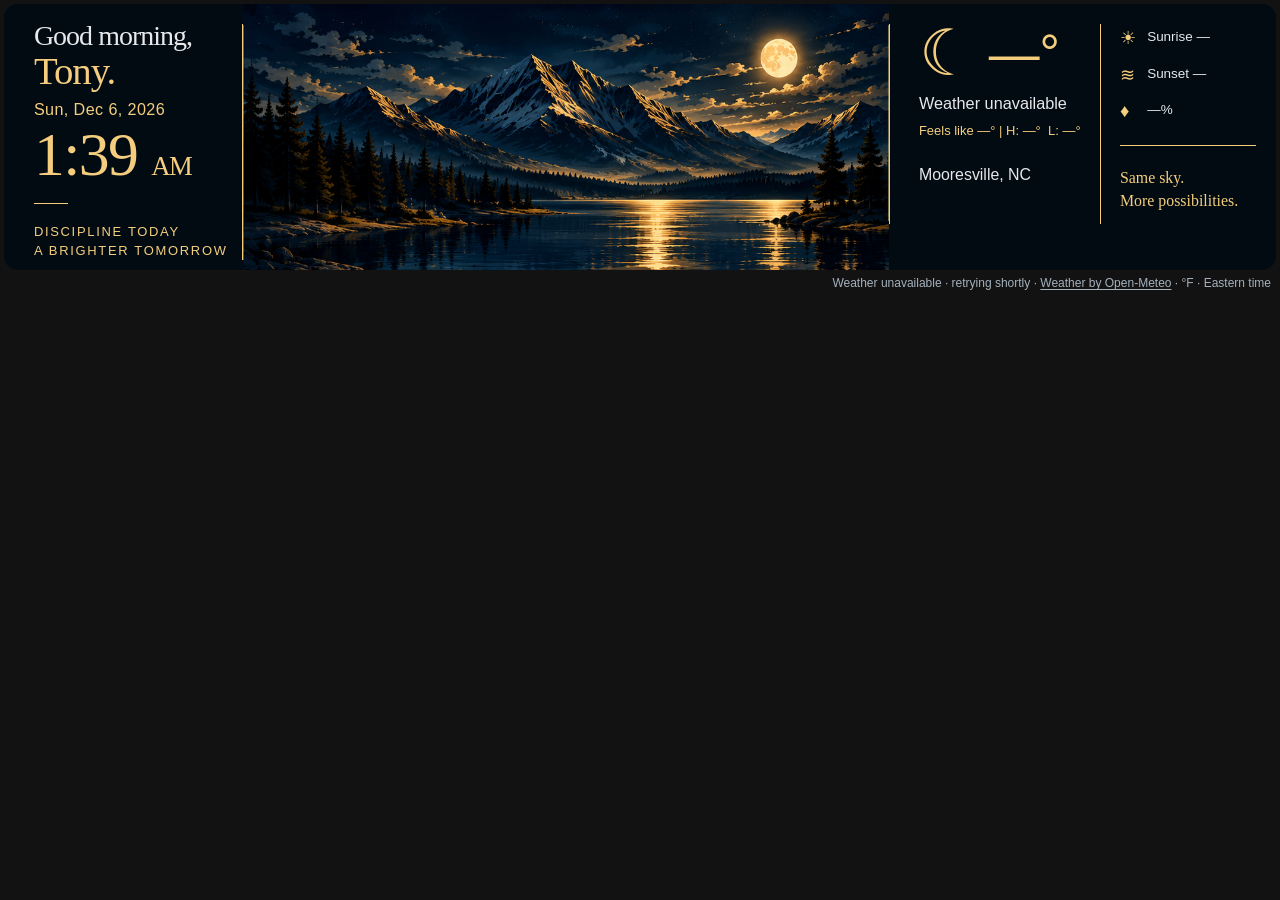
==== index.html @ aea9c004 "Build approved Tony OS greeting and weather widget" ====
<!doctype html>
<html lang="en"><head><meta charset="utf-8"><meta name="viewport" content="width=device-width,initial-scale=1"><meta name="color-scheme" content="dark"><title>Tony OS · Today</title><link rel="stylesheet" href="style.css"><script src="widget.js" defer></script></head>
<body><main class="widget" aria-label="Tony's daily greeting and Mooresville weather">
<section class="greeting"><h1><span id="greeting">Welcome home,</span><br><strong>Tony.</strong></h1><p id="date" class="date">—</p><p class="clock"><span id="time">—</span> <span id="period"></span></p><div class="rule"></div><p class="motto">Discipline today<br>A brighter tomorrow</p></section>
<div class="panorama" role="img" aria-label="Golden moon over a mountain lake at night"></div>
<section class="weather" aria-label="Mooresville weather"><div class="temperature"><span id="icon" aria-hidden="true">☾</span><span id="temperature">—°</span></div><p id="condition" class="condition">Loading weather…</p><p class="details">Feels like <span id="feels">—°</span> <span class="separator">|</span> H: <span id="high">—°</span> &nbsp;L: <span id="low">—°</span></p><p class="location">Mooresville, NC</p></section>
<section class="sun" aria-label="Sunrise, sunset and precipitation"><p><span class="symbol" aria-hidden="true">☀</span> Sunrise <span id="sunrise">—</span></p><p><span class="symbol" aria-hidden="true">≋</span> Sunset <span id="sunset">—</span></p><p title="Today's maximum precipitation probability"><span class="symbol" aria-hidden="true">♦</span> <span id="rain">—%</span><span class="rain-label"> rain</span></p><div class="rule"></div><p class="sky">Same sky. <br>More possibilities.</p></section>
</main><footer><span id="status" role="status">Fetching forecast</span><span> · </span><a href="https://open-meteo.com/" target="_blank" rel="noopener noreferrer">Weather by Open-Meteo</a><span> · °F · Eastern time</span></footer></body></html>
---- style.css ----
:root{color-scheme:dark;--gold:#f4ce7e;--white:#e6e8eb;--ink:#020b12}*{box-sizing:border-box}html,body{margin:0;background:transparent;color:var(--white)}body{padding:4px;font-family:Arial,Helvetica,sans-serif}.widget{container-type:inline-size;position:relative;width:100%;display:grid;grid-template-columns:18.8% 50.8% 16.6% 13.8%;aspect-ratio:4.78;background:var(--ink);border-radius:14px;overflow:hidden}.greeting{padding:1.35cqw 1cqw 1.5cqw 2.35cqw;position:relative;z-index:1}.greeting:after{content:"";position:absolute;right:0;top:1.6cqw;bottom:1.5cqw;width:1px;background:var(--gold)}h1{font-family:Georgia,'Times New Roman',serif;font-weight:400;font-size:2.2cqw;line-height:1.05;letter-spacing:-.035em;margin:0}h1 strong{font-size:3.05cqw;font-weight:400;color:var(--gold)}p{margin:0}.date{color:var(--gold);font-size:1.27cqw;margin-top:.7cqw;white-space:nowrap;letter-spacing:.025em}.clock{font-family:Georgia,'Times New Roman',serif;color:var(--gold);font-size:4.85cqw;line-height:1.15;white-space:nowrap;letter-spacing:-.025em}.clock #period{font-size:2.1cqw}.rule{height:1px;background:var(--gold);margin:1.05cqw 0 1.45cqw}.greeting .rule{width:2.7cqw}.motto{font-size:1.02cqw;line-height:1.45;letter-spacing:.13em;text-transform:uppercase;color:var(--gold);white-space:nowrap}.panorama{background-image:url('assets/reference.png');background-size:199.82% 162.33%;background-position:38.71% 48.20%;background-repeat:no-repeat}.weather{position:relative;margin:1.6cqw 0 4.4cqw;border-left:1px solid var(--gold);padding:0 .75cqw 0 2.25cqw}.temperature{display:flex;align-items:center;gap:1cqw;color:var(--gold);font-size:4cqw;line-height:1.15;white-space:nowrap}.temperature #icon{font-family:Georgia,serif;font-size:5cqw;line-height:.95}.condition{font-size:1.28cqw;margin-top:.65cqw;line-height:1.25}.details{color:var(--gold);font-size:1.02cqw;line-height:1.6;margin-top:.6cqw;white-space:nowrap}.location{font-size:1.25cqw;margin-top:1.9cqw}.sun{margin:1.6cqw 0 4.4cqw;padding:0 1.6cqw 0 1.45cqw;border-left:1px solid var(--gold)}.sun>p:not(.sky){font-size:1.06cqw;line-height:1.5;margin-bottom:.7cqw;white-space:nowrap}.symbol{display:inline-block;width:1.85cqw;font-size:1.45cqw;color:var(--gold);vertical-align:middle}.sun .rule{margin:1.6cqw 0 1.5cqw}.sky{font-family:Georgia,serif;font-size:1.25cqw;line-height:1.45;color:var(--gold)}.rain-label{display:none}footer{font-size:12px;line-height:1.4;text-align:right;color:#a5b1bd;padding:5px 5px 0}footer a{color:inherit;text-underline-offset:2px}
@media(min-width:761px) and (max-width:1200px){.widget{grid-template-columns:21% 42% 21% 16%;aspect-ratio:4.35}.greeting{padding-left:2cqw}h1{font-size:2.6cqw}h1 strong{font-size:3.4cqw}.date{font-size:1.5cqw}.motto{font-size:1.17cqw}.weather{padding-left:1.6cqw}.condition,.location{font-size:1.5cqw}.details{font-size:1.2cqw}.sun{padding-left:1.1cqw;padding-right:1cqw}.sun>p:not(.sky){font-size:1.27cqw}.sky{font-size:1.5cqw}.panorama{background-size:auto 162.33%;background-position:49% 48.2%}}
@media(max-width:760px){.widget{grid-template-columns:1fr 1fr;aspect-ratio:auto;border-radius:14px}.greeting{grid-column:1;padding:20px 14px 18px 20px}.greeting:after{top:20px;bottom:20px}h1{font-size:25px}h1 strong{font-size:35px}.date{font-size:14px;margin-top:12px;letter-spacing:0}.clock{font-size:46px;margin-top:3px}.clock #period{font-size:20px}.greeting .rule{width:30px;margin:12px 0}.motto{font-size:10px;letter-spacing:.08em}.panorama{grid-row:2;grid-column:1/-1;height:145px;background-size:199.82% 162.33%;background-position:38.71% 48.2%}.weather{grid-column:2;grid-row:1;border:0;margin:0;padding:20px 12px 15px 18px}.temperature{font-size:40px;gap:10px}.temperature #icon{font-size:49px}.condition{font-size:16px;margin-top:13px}.details{font-size:13px;white-space:normal;margin-top:10px}.separator{display:none}.location{font-size:14px;margin-top:18px}.sun{grid-column:1/-1;grid-row:3;margin:0;padding:12px 16px;border:0;display:flex;flex-wrap:wrap;gap:5px 16px;align-items:center}.sun>p:not(.sky){font-size:13px;margin:0;line-height:1.6}.symbol{width:18px;font-size:18px}.sun .rule{display:none}.sun .sky{font-size:14px;flex-basis:100%;margin-top:3px}.sky br{display:none}.sky br:after{content:' '}.rain-label{display:inline}footer{text-align:center;font-size:11px}}
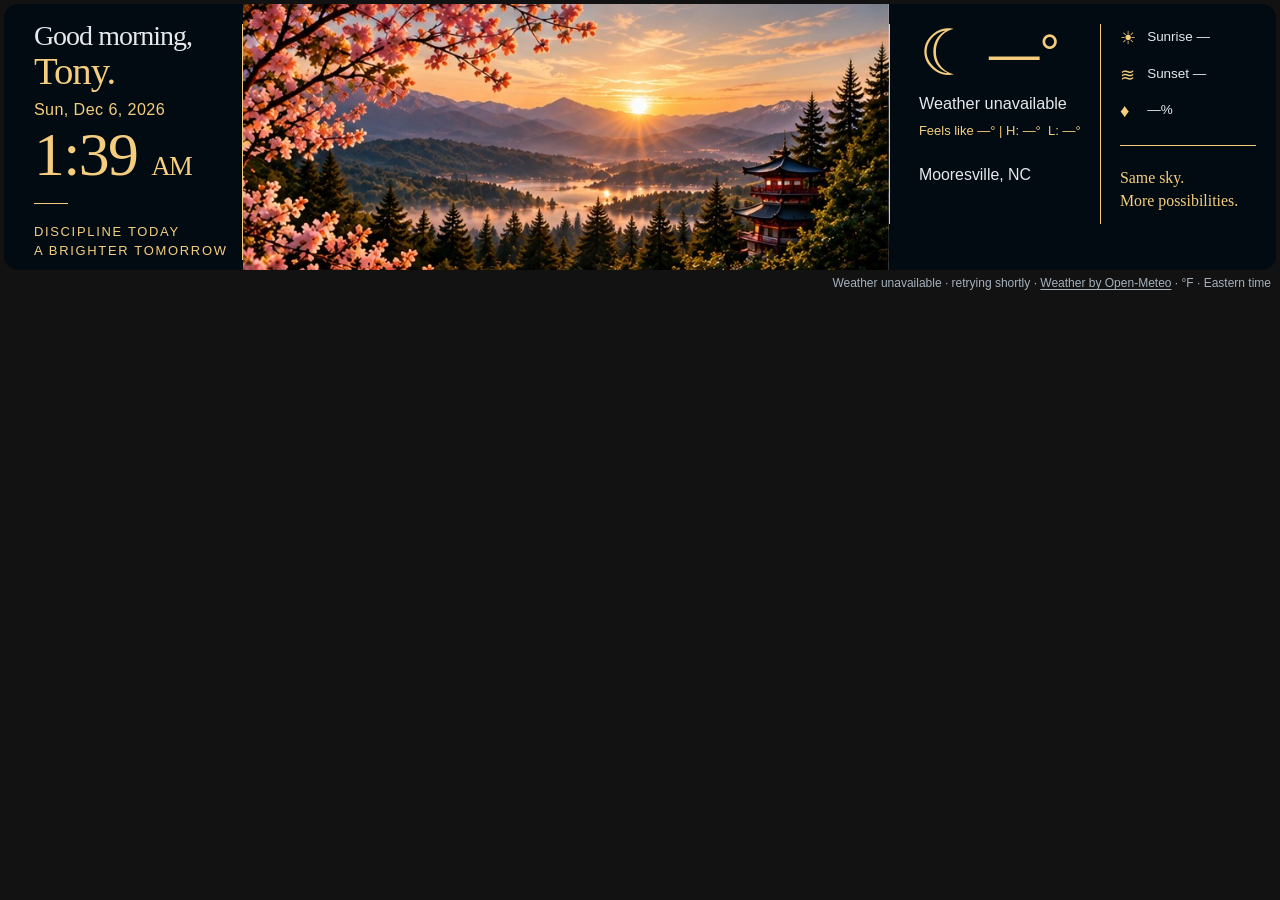
==== commit 58b22ce8: "Add approved Tony OS visual assets" ====
--- a/index.html
+++ b/index.html
@@ -2,7 +2,7 @@
 <html lang="en"><head><meta charset="utf-8"><meta name="viewport" content="width=device-width,initial-scale=1"><meta name="color-scheme" content="dark"><title>Tony OS · Today</title><link rel="stylesheet" href="style.css"><script src="widget.js" defer></script></head>
 <body><main class="widget" aria-label="Tony's daily greeting and Mooresville weather">
 <section class="greeting"><h1><span id="greeting">Welcome home,</span><br><strong>Tony.</strong></h1><p id="date" class="date">—</p><p class="clock"><span id="time">—</span> <span id="period"></span></p><div class="rule"></div><p class="motto">Discipline today<br>A brighter tomorrow</p></section>
-<div class="panorama" role="img" aria-label="Golden moon over a mountain lake at night"></div>
+<div id="panorama" class="panorama" role="img" aria-label="Tony OS landscape"></div>
 <section class="weather" aria-label="Mooresville weather"><div class="temperature"><span id="icon" aria-hidden="true">☾</span><span id="temperature">—°</span></div><p id="condition" class="condition">Loading weather…</p><p class="details">Feels like <span id="feels">—°</span> <span class="separator">|</span> H: <span id="high">—°</span> &nbsp;L: <span id="low">—°</span></p><p class="location">Mooresville, NC</p></section>
 <section class="sun" aria-label="Sunrise, sunset and precipitation"><p><span class="symbol" aria-hidden="true">☀</span> Sunrise <span id="sunrise">—</span></p><p><span class="symbol" aria-hidden="true">≋</span> Sunset <span id="sunset">—</span></p><p title="Today's maximum precipitation probability"><span class="symbol" aria-hidden="true">♦</span> <span id="rain">—%</span><span class="rain-label"> rain</span></p><div class="rule"></div><p class="sky">Same sky. <br>More possibilities.</p></section>
 </main><footer><span id="status" role="status">Fetching forecast</span><span> · </span><a href="https://open-meteo.com/" target="_blank" rel="noopener noreferrer">Weather by Open-Meteo</a><span> · °F · Eastern time</span></footer></body></html>
--- a/style.css
+++ b/style.css
@@ -1,3 +1,4 @@
-:root{color-scheme:dark;--gold:#f4ce7e;--white:#e6e8eb;--ink:#020b12}*{box-sizing:border-box}html,body{margin:0;background:transparent;color:var(--white)}body{padding:4px;font-family:Arial,Helvetica,sans-serif}.widget{container-type:inline-size;position:relative;width:100%;display:grid;grid-template-columns:18.8% 50.8% 16.6% 13.8%;aspect-ratio:4.78;background:var(--ink);border-radius:14px;overflow:hidden}.greeting{padding:1.35cqw 1cqw 1.5cqw 2.35cqw;position:relative;z-index:1}.greeting:after{content:"";position:absolute;right:0;top:1.6cqw;bottom:1.5cqw;width:1px;background:var(--gold)}h1{font-family:Georgia,'Times New Roman',serif;font-weight:400;font-size:2.2cqw;line-height:1.05;letter-spacing:-.035em;margin:0}h1 strong{font-size:3.05cqw;font-weight:400;color:var(--gold)}p{margin:0}.date{color:var(--gold);font-size:1.27cqw;margin-top:.7cqw;white-space:nowrap;letter-spacing:.025em}.clock{font-family:Georgia,'Times New Roman',serif;color:var(--gold);font-size:4.85cqw;line-height:1.15;white-space:nowrap;letter-spacing:-.025em}.clock #period{font-size:2.1cqw}.rule{height:1px;background:var(--gold);margin:1.05cqw 0 1.45cqw}.greeting .rule{width:2.7cqw}.motto{font-size:1.02cqw;line-height:1.45;letter-spacing:.13em;text-transform:uppercase;color:var(--gold);white-space:nowrap}.panorama{background-image:url('assets/reference.png');background-size:199.82% 162.33%;background-position:38.71% 48.20%;background-repeat:no-repeat}.weather{position:relative;margin:1.6cqw 0 4.4cqw;border-left:1px solid var(--gold);padding:0 .75cqw 0 2.25cqw}.temperature{display:flex;align-items:center;gap:1cqw;color:var(--gold);font-size:4cqw;line-height:1.15;white-space:nowrap}.temperature #icon{font-family:Georgia,serif;font-size:5cqw;line-height:.95}.condition{font-size:1.28cqw;margin-top:.65cqw;line-height:1.25}.details{color:var(--gold);font-size:1.02cqw;line-height:1.6;margin-top:.6cqw;white-space:nowrap}.location{font-size:1.25cqw;margin-top:1.9cqw}.sun{margin:1.6cqw 0 4.4cqw;padding:0 1.6cqw 0 1.45cqw;border-left:1px solid var(--gold)}.sun>p:not(.sky){font-size:1.06cqw;line-height:1.5;margin-bottom:.7cqw;white-space:nowrap}.symbol{display:inline-block;width:1.85cqw;font-size:1.45cqw;color:var(--gold);vertical-align:middle}.sun .rule{margin:1.6cqw 0 1.5cqw}.sky{font-family:Georgia,serif;font-size:1.25cqw;line-height:1.45;color:var(--gold)}.rain-label{display:none}footer{font-size:12px;line-height:1.4;text-align:right;color:#a5b1bd;padding:5px 5px 0}footer a{color:inherit;text-underline-offset:2px}
-@media(min-width:761px) and (max-width:1200px){.widget{grid-template-columns:21% 42% 21% 16%;aspect-ratio:4.35}.greeting{padding-left:2cqw}h1{font-size:2.6cqw}h1 strong{font-size:3.4cqw}.date{font-size:1.5cqw}.motto{font-size:1.17cqw}.weather{padding-left:1.6cqw}.condition,.location{font-size:1.5cqw}.details{font-size:1.2cqw}.sun{padding-left:1.1cqw;padding-right:1cqw}.sun>p:not(.sky){font-size:1.27cqw}.sky{font-size:1.5cqw}.panorama{background-size:auto 162.33%;background-position:49% 48.2%}}
-@media(max-width:760px){.widget{grid-template-columns:1fr 1fr;aspect-ratio:auto;border-radius:14px}.greeting{grid-column:1;padding:20px 14px 18px 20px}.greeting:after{top:20px;bottom:20px}h1{font-size:25px}h1 strong{font-size:35px}.date{font-size:14px;margin-top:12px;letter-spacing:0}.clock{font-size:46px;margin-top:3px}.clock #period{font-size:20px}.greeting .rule{width:30px;margin:12px 0}.motto{font-size:10px;letter-spacing:.08em}.panorama{grid-row:2;grid-column:1/-1;height:145px;background-size:199.82% 162.33%;background-position:38.71% 48.2%}.weather{grid-column:2;grid-row:1;border:0;margin:0;padding:20px 12px 15px 18px}.temperature{font-size:40px;gap:10px}.temperature #icon{font-size:49px}.condition{font-size:16px;margin-top:13px}.details{font-size:13px;white-space:normal;margin-top:10px}.separator{display:none}.location{font-size:14px;margin-top:18px}.sun{grid-column:1/-1;grid-row:3;margin:0;padding:12px 16px;border:0;display:flex;flex-wrap:wrap;gap:5px 16px;align-items:center}.sun>p:not(.sky){font-size:13px;margin:0;line-height:1.6}.symbol{width:18px;font-size:18px}.sun .rule{display:none}.sun .sky{font-size:14px;flex-basis:100%;margin-top:3px}.sky br{display:none}.sky br:after{content:' '}.rain-label{display:inline}footer{text-align:center;font-size:11px}}
+:root{color-scheme:dark;--gold:#f4ce7e;--white:#e6e8eb;--ink:#020b12}*{box-sizing:border-box}html,body{margin:0;background:transparent;color:var(--white)}body{padding:4px;font-family:Arial,Helvetica,sans-serif}.widget{container-type:inline-size;position:relative;width:100%;display:grid;grid-template-columns:18.8% 50.8% 16.6% 13.8%;aspect-ratio:4.78;background:var(--ink);border-radius:14px;overflow:hidden}.greeting{padding:1.35cqw 1cqw 1.5cqw 2.35cqw;position:relative;z-index:1}.greeting:after{content:"";position:absolute;right:0;top:1.6cqw;bottom:1.5cqw;width:1px;background:var(--gold)}h1{font-family:Georgia,'Times New Roman',serif;font-weight:400;font-size:2.2cqw;line-height:1.05;letter-spacing:-.035em;margin:0}h1 strong{font-size:3.05cqw;font-weight:400;color:var(--gold)}p{margin:0}.date{color:var(--gold);font-size:1.27cqw;margin-top:.7cqw;white-space:nowrap;letter-spacing:.025em}.clock{font-family:Georgia,'Times New Roman',serif;color:var(--gold);font-size:4.85cqw;line-height:1.15;white-space:nowrap;letter-spacing:-.025em}.clock #period{font-size:2.1cqw}.rule{height:1px;background:var(--gold);margin:1.05cqw 0 1.45cqw}.greeting .rule{width:2.7cqw}.motto{font-size:1.02cqw;line-height:1.45;letter-spacing:.13em;text-transform:uppercase;color:var(--gold);white-space:nowrap}.panorama{background-image:url('assets/tony/living-banner-day.jpg');background-size:cover;background-position:center;background-repeat:no-repeat}.widget[data-time-state="morning"] .panorama{background-image:url('assets/tony/living-banner-morning.jpg')}.widget[data-time-state="evening"] .panorama{background-image:url('assets/tony/living-banner-evening.jpg')}.weather{position:relative;margin:1.6cqw 0 4.4cqw;border-left:1px solid var(--gold);padding:0 .75cqw 0 2.25cqw}.temperature{display:flex;align-items:center;gap:1cqw;color:var(--gold);font-size:4cqw;line-height:1.15;white-space:nowrap}.temperature #icon{font-family:Georgia,serif;font-size:5cqw;line-height:.95}.condition{font-size:1.28cqw;margin-top:.65cqw;line-height:1.25}.details{color:var(--gold);font-size:1.02cqw;line-height:1.6;margin-top:.6cqw;white-space:nowrap}.location{font-size:1.25cqw;margin-top:1.9cqw}.sun{margin:1.6cqw 0 4.4cqw;padding:0 1.6cqw 0 1.45cqw;border-left:1px solid var(--gold)}.sun>p:not(.sky){font-size:1.06cqw;line-height:1.5;margin-bottom:.7cqw;white-space:nowrap}.symbol{display:inline-block;width:1.85cqw;font-size:1.45cqw;color:var(--gold);vertical-align:middle}.sun .rule{margin:1.6cqw 0 1.5cqw}.sky{font-family:Georgia,serif;font-size:1.25cqw;line-height:1.45;color:var(--gold)}.rain-label{display:none}footer{font-size:12px;line-height:1.4;text-align:right;color:#a5b1bd;padding:5px 5px 0}footer a{color:inherit;text-underline-offset:2px}
+@media(min-width:761px) and (max-width:1200px){.widget{grid-template-columns:21% 42% 21% 16%;aspect-ratio:4.35}.greeting{padding-left:2cqw}h1{font-size:2.6cqw}h1 strong{font-size:3.4cqw}.date{font-size:1.5cqw}.motto{font-size:1.17cqw}.weather{padding-left:1.6cqw}.condition,.location{font-size:1.5cqw}.details{font-size:1.2cqw}.sun{padding-left:1.1cqw;padding-right:1cqw}.sun>p:not(.sky){font-size:1.27cqw}.sky{font-size:1.5cqw}}
+@media(max-width:760px){body{padding:2px}.widget{grid-template-columns:1fr 1fr;aspect-ratio:auto;border-radius:14px}.greeting{grid-column:1;padding:20px 14px 18px 20px}.greeting:after{top:20px;bottom:20px}h1{font-size:25px}h1 strong{font-size:35px}.date{font-size:14px;margin-top:12px;letter-spacing:0}.clock{font-size:46px;margin-top:3px}.clock #period{font-size:20px}.greeting .rule{width:30px;margin:12px 0}.motto{font-size:10px;letter-spacing:.08em}.panorama{grid-row:2;grid-column:1/-1;height:145px;background-position:center}.weather{grid-column:2;grid-row:1;border:0;margin:0;padding:20px 12px 15px 18px}.temperature{font-size:40px;gap:10px}.temperature #icon{font-size:49px}.condition{font-size:16px;margin-top:13px}.details{font-size:13px;white-space:normal;margin-top:10px}.separator{display:none}.location{font-size:14px;margin-top:18px}.sun{grid-column:1/-1;grid-row:3;margin:0;padding:12px 16px;border:0;display:flex;flex-wrap:wrap;gap:5px 16px;align-items:center}.sun>p:not(.sky){font-size:13px;margin:0;line-height:1.6}.symbol{width:18px;font-size:18px}.sun .rule{display:none}.sun .sky{font-size:14px;flex-basis:100%;margin-top:3px}.sky br{display:none}.sky br:after{content:' '}.rain-label{display:inline}footer{text-align:center;font-size:11px}}
+@media(max-width:760px) and (max-height:550px){.greeting{padding:14px 10px 12px 16px}h1{font-size:21px}h1 strong{font-size:30px}.date{margin-top:6px;font-size:13px}.clock{font-size:41px;margin-top:0}.clock #period{font-size:18px}.greeting .rule{margin:8px 0}.motto{font-size:10px}.weather{padding:14px 10px 12px 14px}.temperature{font-size:36px}.temperature #icon{font-size:42px}.condition{margin-top:9px;font-size:15px}.details{margin-top:7px;font-size:13px}.location{margin-top:12px}.panorama{height:105px}.sun{padding:9px 14px;gap:2px 12px}.sun .sky{margin-top:2px}footer{font-size:11px}}
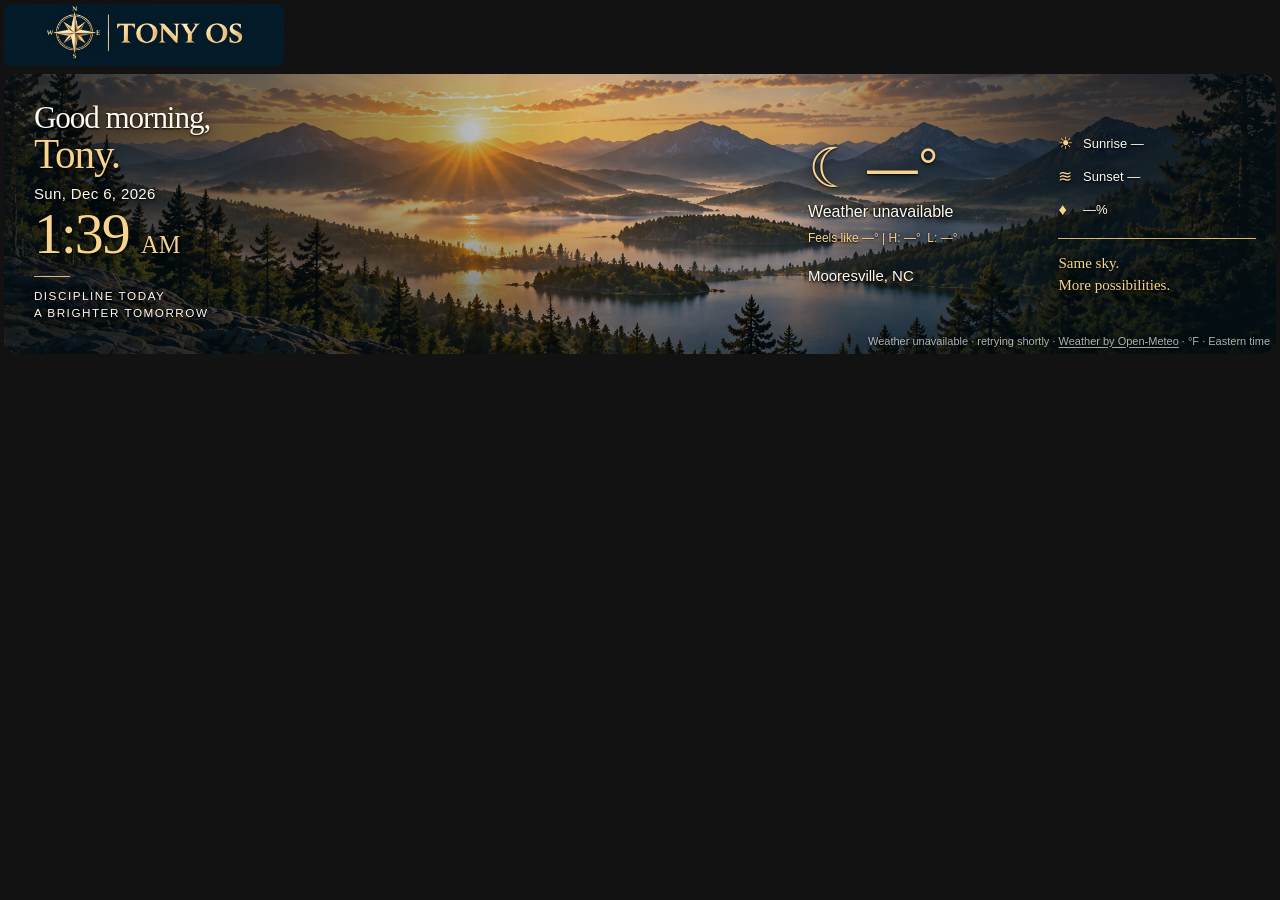
==== commit fcc131b5: "Refresh Home landscape identity with standalone compass wordmark" ====
--- a/index.html
+++ b/index.html
@@ -1,6 +1,6 @@
 <!doctype html>
 <html lang="en"><head><meta charset="utf-8"><meta name="viewport" content="width=device-width,initial-scale=1"><meta name="color-scheme" content="dark"><title>Tony OS · Today</title><link rel="stylesheet" href="style.css"><script src="widget.js" defer></script></head>
-<body><main class="widget" aria-label="Tony's daily greeting and Mooresville weather">
+<body><div class="brand" aria-label="Tony OS compass wordmark"><img src="assets/tony/identity/TonyOS_Wordmark.jpg" alt="Compass | Tony OS" width="1983" height="793"></div><main class="widget" aria-label="Tony's daily greeting and Mooresville weather">
 <section class="greeting"><h1><span id="greeting">Welcome home,</span><br><strong>Tony.</strong></h1><p id="date" class="date">—</p><p class="clock"><span id="time">—</span> <span id="period"></span></p><div class="rule"></div><p class="motto">Discipline today<br>A brighter tomorrow</p></section>
 <div id="panorama" class="panorama" role="img" aria-label="Tony OS landscape"></div>
 <section class="weather" aria-label="Mooresville weather"><div class="temperature"><span id="icon" aria-hidden="true">☾</span><span id="temperature">—°</span></div><p id="condition" class="condition">Loading weather…</p><p class="details">Feels like <span id="feels">—°</span> <span class="separator">|</span> H: <span id="high">—°</span> &nbsp;L: <span id="low">—°</span></p><p class="location">Mooresville, NC</p></section>
--- a/style.css
+++ b/style.css
@@ -1,4 +1,142 @@
-:root{color-scheme:dark;--gold:#f4ce7e;--white:#e6e8eb;--ink:#020b12}*{box-sizing:border-box}html,body{margin:0;background:transparent;color:var(--white)}body{padding:4px;font-family:Arial,Helvetica,sans-serif}.widget{container-type:inline-size;position:relative;width:100%;display:grid;grid-template-columns:18.8% 50.8% 16.6% 13.8%;aspect-ratio:4.78;background:var(--ink);border-radius:14px;overflow:hidden}.greeting{padding:1.35cqw 1cqw 1.5cqw 2.35cqw;position:relative;z-index:1}.greeting:after{content:"";position:absolute;right:0;top:1.6cqw;bottom:1.5cqw;width:1px;background:var(--gold)}h1{font-family:Georgia,'Times New Roman',serif;font-weight:400;font-size:2.2cqw;line-height:1.05;letter-spacing:-.035em;margin:0}h1 strong{font-size:3.05cqw;font-weight:400;color:var(--gold)}p{margin:0}.date{color:var(--gold);font-size:1.27cqw;margin-top:.7cqw;white-space:nowrap;letter-spacing:.025em}.clock{font-family:Georgia,'Times New Roman',serif;color:var(--gold);font-size:4.85cqw;line-height:1.15;white-space:nowrap;letter-spacing:-.025em}.clock #period{font-size:2.1cqw}.rule{height:1px;background:var(--gold);margin:1.05cqw 0 1.45cqw}.greeting .rule{width:2.7cqw}.motto{font-size:1.02cqw;line-height:1.45;letter-spacing:.13em;text-transform:uppercase;color:var(--gold);white-space:nowrap}.panorama{background-image:url('assets/tony/living-banner-day.jpg');background-size:cover;background-position:center;background-repeat:no-repeat}.widget[data-time-state="morning"] .panorama{background-image:url('assets/tony/living-banner-morning.jpg')}.widget[data-time-state="evening"] .panorama{background-image:url('assets/tony/living-banner-evening.jpg')}.weather{position:relative;margin:1.6cqw 0 4.4cqw;border-left:1px solid var(--gold);padding:0 .75cqw 0 2.25cqw}.temperature{display:flex;align-items:center;gap:1cqw;color:var(--gold);font-size:4cqw;line-height:1.15;white-space:nowrap}.temperature #icon{font-family:Georgia,serif;font-size:5cqw;line-height:.95}.condition{font-size:1.28cqw;margin-top:.65cqw;line-height:1.25}.details{color:var(--gold);font-size:1.02cqw;line-height:1.6;margin-top:.6cqw;white-space:nowrap}.location{font-size:1.25cqw;margin-top:1.9cqw}.sun{margin:1.6cqw 0 4.4cqw;padding:0 1.6cqw 0 1.45cqw;border-left:1px solid var(--gold)}.sun>p:not(.sky){font-size:1.06cqw;line-height:1.5;margin-bottom:.7cqw;white-space:nowrap}.symbol{display:inline-block;width:1.85cqw;font-size:1.45cqw;color:var(--gold);vertical-align:middle}.sun .rule{margin:1.6cqw 0 1.5cqw}.sky{font-family:Georgia,serif;font-size:1.25cqw;line-height:1.45;color:var(--gold)}.rain-label{display:none}footer{font-size:12px;line-height:1.4;text-align:right;color:#a5b1bd;padding:5px 5px 0}footer a{color:inherit;text-underline-offset:2px}
-@media(min-width:761px) and (max-width:1200px){.widget{grid-template-columns:21% 42% 21% 16%;aspect-ratio:4.35}.greeting{padding-left:2cqw}h1{font-size:2.6cqw}h1 strong{font-size:3.4cqw}.date{font-size:1.5cqw}.motto{font-size:1.17cqw}.weather{padding-left:1.6cqw}.condition,.location{font-size:1.5cqw}.details{font-size:1.2cqw}.sun{padding-left:1.1cqw;padding-right:1cqw}.sun>p:not(.sky){font-size:1.27cqw}.sky{font-size:1.5cqw}}
-@media(max-width:760px){body{padding:2px}.widget{grid-template-columns:1fr 1fr;aspect-ratio:auto;border-radius:14px}.greeting{grid-column:1;padding:20px 14px 18px 20px}.greeting:after{top:20px;bottom:20px}h1{font-size:25px}h1 strong{font-size:35px}.date{font-size:14px;margin-top:12px;letter-spacing:0}.clock{font-size:46px;margin-top:3px}.clock #period{font-size:20px}.greeting .rule{width:30px;margin:12px 0}.motto{font-size:10px;letter-spacing:.08em}.panorama{grid-row:2;grid-column:1/-1;height:145px;background-position:center}.weather{grid-column:2;grid-row:1;border:0;margin:0;padding:20px 12px 15px 18px}.temperature{font-size:40px;gap:10px}.temperature #icon{font-size:49px}.condition{font-size:16px;margin-top:13px}.details{font-size:13px;white-space:normal;margin-top:10px}.separator{display:none}.location{font-size:14px;margin-top:18px}.sun{grid-column:1/-1;grid-row:3;margin:0;padding:12px 16px;border:0;display:flex;flex-wrap:wrap;gap:5px 16px;align-items:center}.sun>p:not(.sky){font-size:13px;margin:0;line-height:1.6}.symbol{width:18px;font-size:18px}.sun .rule{display:none}.sun .sky{font-size:14px;flex-basis:100%;margin-top:3px}.sky br{display:none}.sky br:after{content:' '}.rain-label{display:inline}footer{text-align:center;font-size:11px}}
-@media(max-width:760px) and (max-height:550px){.greeting{padding:14px 10px 12px 16px}h1{font-size:21px}h1 strong{font-size:30px}.date{margin-top:6px;font-size:13px}.clock{font-size:41px;margin-top:0}.clock #period{font-size:18px}.greeting .rule{margin:8px 0}.motto{font-size:10px}.weather{padding:14px 10px 12px 14px}.temperature{font-size:36px}.temperature #icon{font-size:42px}.condition{margin-top:9px;font-size:15px}.details{margin-top:7px;font-size:13px}.location{margin-top:12px}.panorama{height:105px}.sun{padding:9px 14px;gap:2px 12px}.sun .sky{margin-top:2px}footer{font-size:11px}}
+:root {
+  color-scheme: dark;
+  --gold: #f7d48d;
+  --white: #fffaf0;
+}
+
+* { box-sizing: border-box; }
+html, body { margin: 0; background: transparent; color: var(--white); }
+body { position: relative; padding: 4px; font-family: Arial, Helvetica, sans-serif; }
+
+.widget {
+  container-type: inline-size;
+  isolation: isolate;
+  position: relative;
+  display: grid;
+  grid-template-columns: 30% 1fr 20% 18%;
+  width: 100%;
+  min-height: 280px;
+  aspect-ratio: 4.55;
+  overflow: hidden;
+  border-radius: 16px;
+  background: #10232a;
+  box-shadow: inset 0 0 0 1px rgba(255,255,255,.14);
+}
+
+.widget::before {
+  content: "";
+  position: absolute;
+  z-index: -1;
+  inset: 0;
+  background:
+    linear-gradient(90deg, rgba(4,15,21,.78) 0%, rgba(4,15,21,.46) 21%, rgba(4,15,21,.06) 45%, rgba(4,15,21,.12) 62%, rgba(4,15,21,.65) 82%, rgba(4,15,21,.82) 100%),
+    linear-gradient(180deg, rgba(2,10,14,.1) 50%, rgba(2,10,14,.58) 100%);
+  pointer-events: none;
+}
+
+.panorama {
+  position: absolute;
+  z-index: -2;
+  inset: 0;
+  background-image: url('assets/tony/identity/TonyOS_Hero_Afternoon.jpg');
+  background-size: cover;
+  background-position: center 48%;
+  background-repeat: no-repeat;
+  transform: scale(1.002);
+}
+
+.widget[data-time-state="morning"] .panorama {
+  background-image: url('assets/tony/identity/TonyOS_Hero_Morning.jpg');
+  background-position: center 48%;
+}
+
+.widget[data-time-state="evening"] .panorama {
+  background-image: url('assets/tony/identity/TonyOS_Hero_Evening.jpg');
+  background-position: center 52%;
+}
+
+.greeting, .weather, .sun {
+  position: relative;
+  z-index: 1;
+  text-shadow: 0 2px 12px rgba(0,0,0,.72), 0 1px 2px rgba(0,0,0,.9);
+}
+
+.greeting { grid-column: 1; padding: 2.2cqw 1cqw 2cqw 2.35cqw; align-self: stretch; }
+h1 { margin: 0; font-family: Georgia,'Times New Roman',serif; font-size: clamp(28px,2.45cqw,42px); font-weight: 400; line-height: 1.02; letter-spacing: -.035em; }
+h1 strong { color: var(--gold); font-size: 1.32em; font-weight: 400; }
+p { margin: 0; }
+.date { margin-top: .72cqw; color: var(--white); font-size: clamp(15px,1.18cqw,20px); letter-spacing: .025em; white-space: nowrap; }
+.clock { margin-top: .12cqw; color: var(--gold); font-family: Georgia,'Times New Roman',serif; font-size: clamp(46px,4.55cqw,76px); line-height: 1.08; letter-spacing: -.035em; white-space: nowrap; }
+.clock #period { font-size: .42em; letter-spacing: 0; }
+.rule { height: 1px; background: rgba(247,212,141,.86); }
+.greeting .rule { width: 2.8cqw; min-width: 32px; margin: .78cqw 0 .9cqw; }
+.motto { color: var(--white); font-size: clamp(11px,.92cqw,15px); line-height: 1.42; letter-spacing: .13em; text-transform: uppercase; white-space: nowrap; }
+
+.weather { grid-column: 3; align-self: center; padding: 1.1cqw .7cqw 1.2cqw 1.2cqw; }
+.temperature { display: flex; align-items: center; gap: .8cqw; color: var(--gold); font-size: clamp(46px,4cqw,68px); line-height: 1; white-space: nowrap; }
+.temperature #icon { font-family: Georgia,serif; font-size: 1.08em; line-height: .9; }
+.condition { margin-top: .65cqw; font-size: clamp(16px,1.18cqw,20px); line-height: 1.25; }
+.details { margin-top: .55cqw; color: var(--gold); font-size: clamp(12px,.9cqw,15px); line-height: 1.55; white-space: nowrap; }
+.location { margin-top: 1.5cqw; font-size: clamp(15px,1.08cqw,18px); }
+
+.sun { grid-column: 4; align-self: center; padding: 1.15cqw 1.6cqw 1.15cqw .9cqw; }
+.sun > p:not(.sky) { margin-bottom: .62cqw; font-size: clamp(13px,.98cqw,17px); line-height: 1.5; white-space: nowrap; }
+.symbol { display: inline-block; width: 1.65cqw; min-width: 20px; color: var(--gold); font-size: 1.28em; vertical-align: middle; }
+.sun .rule { margin: 1.2cqw 0 1.15cqw; }
+.sky { color: var(--gold); font-family: Georgia,'Times New Roman',serif; font-size: clamp(15px,1.12cqw,19px); line-height: 1.42; }
+.rain-label { display: none; }
+
+footer { position: absolute; z-index: 2; right: 10px; bottom: 9px; color: rgba(255,255,255,.68); font-size: 11px; line-height: 1.4; text-align: right; text-shadow: 0 1px 4px rgba(0,0,0,.9); }
+footer a { color: inherit; text-underline-offset: 2px; }
+
+@media (min-width: 761px) and (max-width: 1120px) {
+  .widget { grid-template-columns: 31% 1fr 22% 21%; min-height: 260px; aspect-ratio: 4.05; }
+  .greeting { padding-left: 2cqw; }
+  .weather { padding-left: 1cqw; }
+  .sun { padding-right: 1cqw; }
+  .details { white-space: normal; }
+}
+
+@media (max-width: 760px) {
+  body { padding: 2px; }
+  .widget { grid-template-columns: 52% 48%; grid-template-rows: 1fr auto; min-height: 440px; aspect-ratio: auto; border-radius: 14px; }
+  .widget::before {
+    background:
+      linear-gradient(90deg, rgba(3,13,18,.75) 0%, rgba(3,13,18,.2) 56%, rgba(3,13,18,.67) 100%),
+      linear-gradient(180deg, rgba(3,13,18,.24) 0%, rgba(3,13,18,.08) 43%, rgba(3,13,18,.84) 100%);
+  }
+  .panorama, .widget[data-time-state="morning"] .panorama, .widget[data-time-state="evening"] .panorama { background-position: 51% center; }
+  .greeting { grid-column: 1; grid-row: 1; align-self: start; padding: 24px 10px 18px 20px; }
+  h1 { font-size: clamp(25px,7vw,31px); }
+  .date { margin-top: 10px; font-size: 13px; }
+  .clock { margin-top: 4px; font-size: clamp(42px,12vw,52px); }
+  .greeting .rule { width: 30px; margin: 12px 0; }
+  .motto { font-size: 9px; letter-spacing: .075em; }
+  .weather { grid-column: 2; grid-row: 1; align-self: start; padding: 24px 16px 18px 8px; }
+  .temperature { gap: 7px; font-size: clamp(38px,10.5vw,46px); }
+  .condition { margin-top: 12px; font-size: 15px; }
+  .details { margin-top: 8px; font-size: 12px; white-space: normal; }
+  .separator { display: none; }
+  .location { margin-top: 14px; font-size: 13px; }
+  .sun { grid-column: 1/-1; grid-row: 2; display: grid; grid-template-columns: repeat(3,auto); gap: 4px 13px; align-self: end; padding: 13px 16px 34px; }
+  .sun > p:not(.sky) { margin: 0; font-size: 12px; line-height: 1.6; }
+  .symbol { width: 17px; min-width: 17px; font-size: 16px; }
+  .sun .rule { display: none; }
+  .sun .sky { grid-column: 1/-1; margin-top: 3px; font-size: 14px; }
+  .sky br { display: none; }
+  .rain-label { display: inline; }
+  footer { right: 0; bottom: 8px; width: 100%; font-size: 9px; text-align: center; }
+}
+
+@media (max-width: 420px) {
+  .widget { min-height: 425px; }
+  .greeting { padding-left: 16px; }
+  .weather { padding-right: 12px; }
+  .sun { gap: 3px 8px; padding-inline: 12px; }
+  .sun > p:not(.sky) { font-size: 11px; }
+}
+
+/* Standalone identity; landscape and live information remain separate. */
+.brand { width: 280px; height: 62px; margin: 0 0 8px; overflow: hidden; border-radius: 8px; background: #101c2c; }
+.brand img { display: block; width: 100%; height: 100%; object-fit: cover; object-position: center; }
+@media (max-width: 760px) { .brand { width: 248px; height: 58px; margin-bottom: 8px; } }
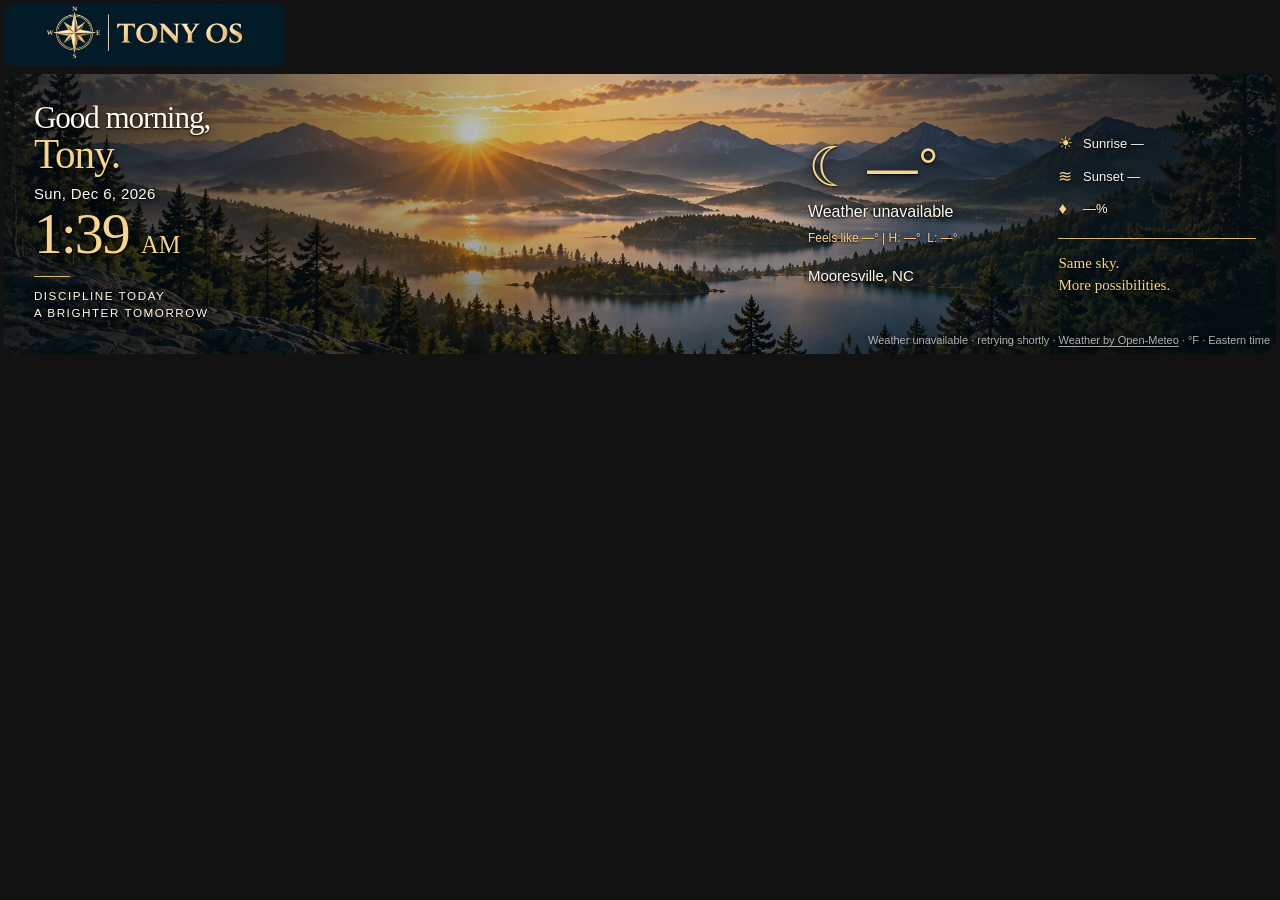
==== commit 79a077bd: "Version header styling so existing Home caches adopt the new identity" ====
--- a/index.html
+++ b/index.html
@@ -1,5 +1,5 @@
 <!doctype html>
-<html lang="en"><head><meta charset="utf-8"><meta name="viewport" content="width=device-width,initial-scale=1"><meta name="color-scheme" content="dark"><title>Tony OS · Today</title><link rel="stylesheet" href="style.css"><script src="widget.js" defer></script></head>
+<html lang="en"><head><meta charset="utf-8"><meta name="viewport" content="width=device-width,initial-scale=1"><meta name="color-scheme" content="dark"><title>Tony OS · Today</title><link rel="stylesheet" href="style.css?v=home-identity-v1"><script src="widget.js" defer></script></head>
 <body><div class="brand" aria-label="Tony OS compass wordmark"><img src="assets/tony/identity/TonyOS_Wordmark.jpg" alt="Compass | Tony OS" width="1983" height="793"></div><main class="widget" aria-label="Tony's daily greeting and Mooresville weather">
 <section class="greeting"><h1><span id="greeting">Welcome home,</span><br><strong>Tony.</strong></h1><p id="date" class="date">—</p><p class="clock"><span id="time">—</span> <span id="period"></span></p><div class="rule"></div><p class="motto">Discipline today<br>A brighter tomorrow</p></section>
 <div id="panorama" class="panorama" role="img" aria-label="Tony OS landscape"></div>
--- a/style.css
+++ b/style.css
@@ -38,7 +38,7 @@
   position: absolute;
   z-index: -2;
   inset: 0;
-  background-image: url('assets/tony/identity/TonyOS_Hero_Afternoon.jpg');
+  background-image: url('assets/tony/identity/TonyOS_Hero_Afternoon.webp');
   background-size: cover;
   background-position: center 48%;
   background-repeat: no-repeat;
@@ -46,12 +46,12 @@
 }
 
 .widget[data-time-state="morning"] .panorama {
-  background-image: url('assets/tony/identity/TonyOS_Hero_Morning.jpg');
+  background-image: url('assets/tony/identity/TonyOS_Hero_Morning.webp');
   background-position: center 48%;
 }
 
 .widget[data-time-state="evening"] .panorama {
-  background-image: url('assets/tony/identity/TonyOS_Hero_Evening.jpg');
+  background-image: url('assets/tony/identity/TonyOS_Hero_Evening.webp');
   background-position: center 52%;
 }
 
@@ -140,3 +140,5 @@
 .brand { width: 280px; height: 62px; margin: 0 0 8px; overflow: hidden; border-radius: 8px; background: #101c2c; }
 .brand img { display: block; width: 100%; height: 100%; object-fit: cover; object-position: center; }
 @media (max-width: 760px) { .brand { width: 248px; height: 58px; margin-bottom: 8px; } }
+
+@media (min-width: 761px) { .widget { min-height: 240px; max-height: calc(100vh - 78px); } }
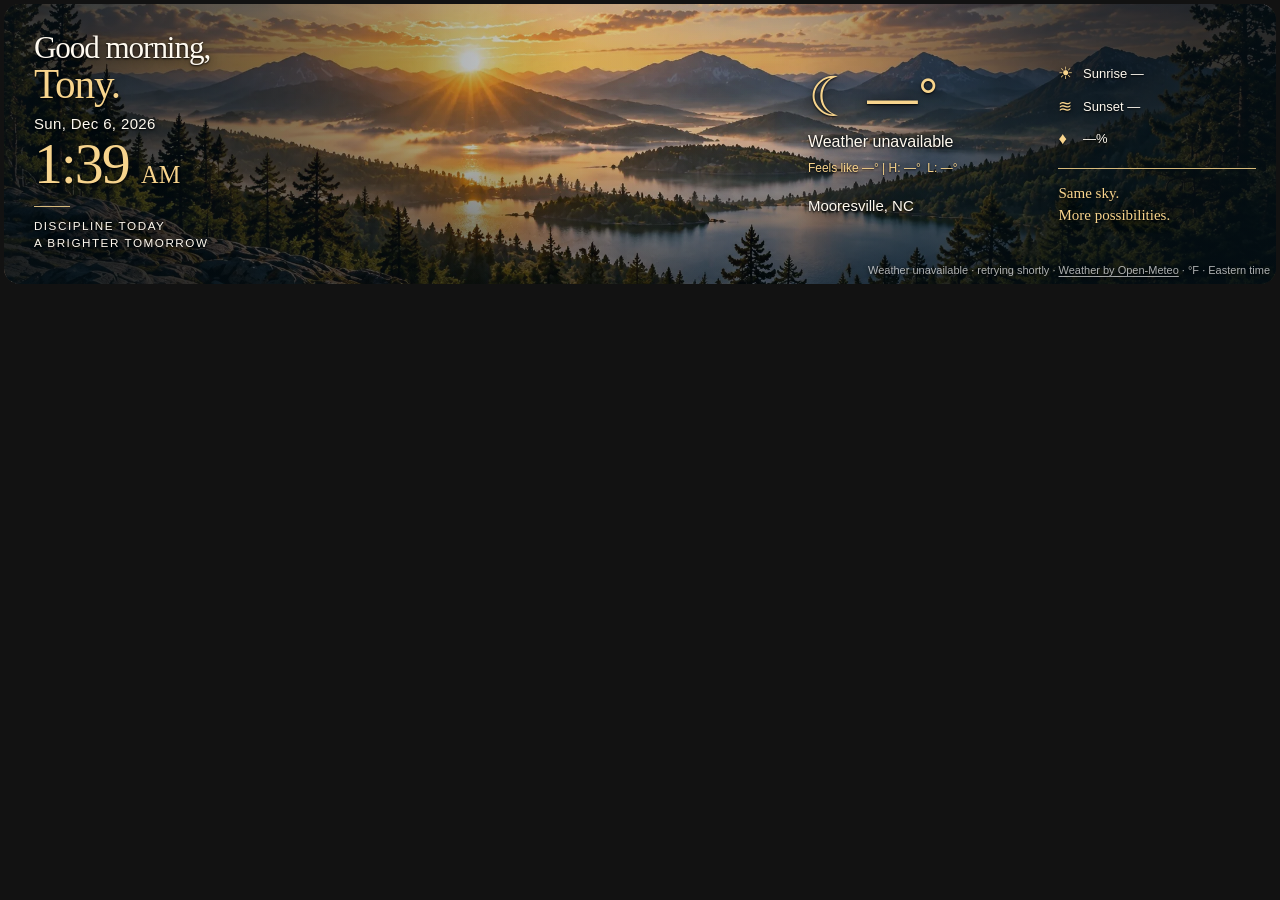
==== commit 35093fc1: "Remove redundant hero branding after native cover installation" ====
--- a/index.html
+++ b/index.html
@@ -1,6 +1,6 @@
 <!doctype html>
-<html lang="en"><head><meta charset="utf-8"><meta name="viewport" content="width=device-width,initial-scale=1"><meta name="color-scheme" content="dark"><title>Tony OS · Today</title><link rel="stylesheet" href="style.css?v=home-identity-v1"><script src="widget.js" defer></script></head>
-<body><div class="brand" aria-label="Tony OS compass wordmark"><img src="assets/tony/identity/TonyOS_Wordmark.jpg" alt="Compass | Tony OS" width="1983" height="793"></div><main class="widget" aria-label="Tony's daily greeting and Mooresville weather">
+<html lang="en"><head><meta charset="utf-8"><meta name="viewport" content="width=device-width,initial-scale=1"><meta name="color-scheme" content="dark"><title>Tony OS · Today</title><link rel="stylesheet" href="style.css?v=home-native-cover-v1"><script src="widget.js" defer></script></head>
+<body><main class="widget" aria-label="Tony's daily greeting and Mooresville weather">
 <section class="greeting"><h1><span id="greeting">Welcome home,</span><br><strong>Tony.</strong></h1><p id="date" class="date">—</p><p class="clock"><span id="time">—</span> <span id="period"></span></p><div class="rule"></div><p class="motto">Discipline today<br>A brighter tomorrow</p></section>
 <div id="panorama" class="panorama" role="img" aria-label="Tony OS landscape"></div>
 <section class="weather" aria-label="Mooresville weather"><div class="temperature"><span id="icon" aria-hidden="true">☾</span><span id="temperature">—°</span></div><p id="condition" class="condition">Loading weather…</p><p class="details">Feels like <span id="feels">—°</span> <span class="separator">|</span> H: <span id="high">—°</span> &nbsp;L: <span id="low">—°</span></p><p class="location">Mooresville, NC</p></section>
--- a/style.css
+++ b/style.css
@@ -141,4 +141,4 @@
 .brand img { display: block; width: 100%; height: 100%; object-fit: cover; object-position: center; }
 @media (max-width: 760px) { .brand { width: 248px; height: 58px; margin-bottom: 8px; } }
 
-@media (min-width: 761px) { .widget { min-height: 240px; max-height: calc(100vh - 78px); } }
+@media (min-width: 761px) { .widget { min-height: 240px; max-height: calc(100vh - 8px); } }
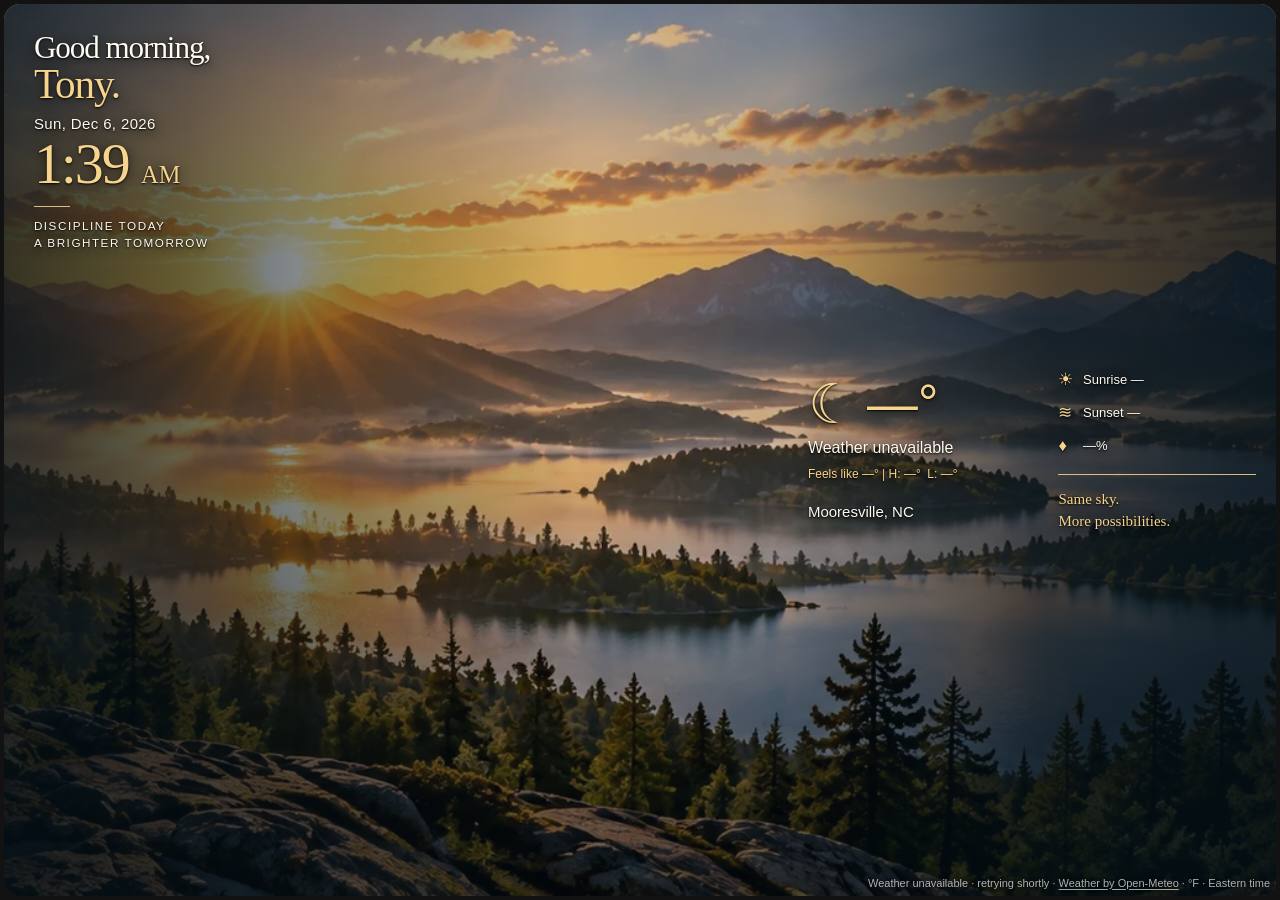
==== commit 64ba51dd: "Fill existing desktop hero frame after branding strip removal" ====
--- a/index.html
+++ b/index.html
@@ -1,5 +1,5 @@
 <!doctype html>
-<html lang="en"><head><meta charset="utf-8"><meta name="viewport" content="width=device-width,initial-scale=1"><meta name="color-scheme" content="dark"><title>Tony OS · Today</title><link rel="stylesheet" href="style.css?v=home-native-cover-v1"><script src="widget.js" defer></script></head>
+<html lang="en"><head><meta charset="utf-8"><meta name="viewport" content="width=device-width,initial-scale=1"><meta name="color-scheme" content="dark"><title>Tony OS · Today</title><link rel="stylesheet" href="style.css?v=home-native-cover-v2"><script src="widget.js" defer></script></head>
 <body><main class="widget" aria-label="Tony's daily greeting and Mooresville weather">
 <section class="greeting"><h1><span id="greeting">Welcome home,</span><br><strong>Tony.</strong></h1><p id="date" class="date">—</p><p class="clock"><span id="time">—</span> <span id="period"></span></p><div class="rule"></div><p class="motto">Discipline today<br>A brighter tomorrow</p></section>
 <div id="panorama" class="panorama" role="img" aria-label="Tony OS landscape"></div>
--- a/style.css
+++ b/style.css
@@ -141,4 +141,4 @@
 .brand img { display: block; width: 100%; height: 100%; object-fit: cover; object-position: center; }
 @media (max-width: 760px) { .brand { width: 248px; height: 58px; margin-bottom: 8px; } }
 
-@media (min-width: 761px) { .widget { min-height: 240px; max-height: calc(100vh - 8px); } }
+@media (min-width: 761px) { .widget { min-height: 240px; height: calc(100vh - 8px); max-height: calc(100vh - 8px); } }
